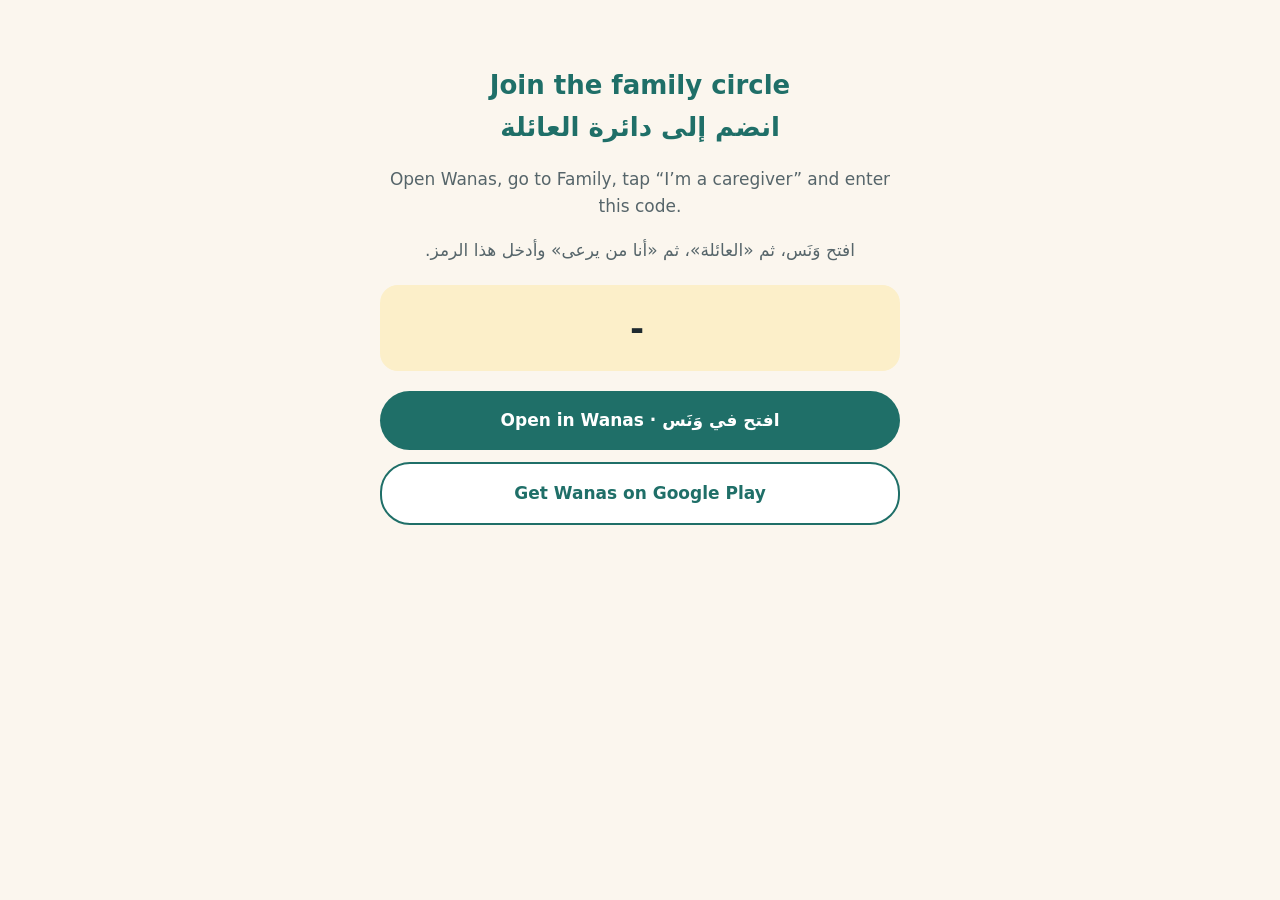
==== wanas/join.html @ 10ac8afa "Wanas: privacy policy and family-circle invite page Co-Authored-By: Claude Opus 5.5 <noreply@anthrop" ====
<!doctype html>
<html lang="en">
<head>
<meta charset="utf-8">
<meta name="viewport" content="width=device-width, initial-scale=1">
<title>Join a Wanas family circle</title>
<style>
  :root { --ink:#1E2A2F; --teal:#1F6F68; --bg:#FBF6EE; --mute:#56656A; --sun:#FCEFC9; }
  body { margin:0; background:var(--bg); color:var(--ink); font:17px/1.6 system-ui, "Segoe UI", Tahoma, sans-serif; text-align:center; }
  main { max-width:520px; margin:0 auto; padding:48px 16px; }
  h1 { color:var(--teal); font-size:26px; }
  .code { font-size:34px; font-weight:800; letter-spacing:6px; background:var(--sun); border-radius:18px; padding:16px; margin:20px 0; direction:ltr; }
  a.btn { display:block; background:var(--teal); color:#fff; text-decoration:none; padding:16px; border-radius:30px; font-weight:700; margin:12px 0; }
  a.alt { background:#fff; color:var(--teal); border:2px solid var(--teal); }
  p { color:var(--mute); }
</style>
</head>
<body>
<main>
  <h1>Join the family circle<br><span dir="rtl">انضم إلى دائرة العائلة</span></h1>
  <p>Open Wanas, go to Family, tap “I’m a caregiver” and enter this code.</p>
  <p dir="rtl">افتح وَنَس، ثم «العائلة»، ثم «أنا من يرعى» وأدخل هذا الرمز.</p>
  <div class="code" id="code">-</div>
  <a class="btn" id="open" href="#">Open in Wanas · افتح في وَنَس</a>
  <a class="btn alt" href="https://play.google.com/store/apps/details?id=com.otaqi.wanas">Get Wanas on Google Play</a>
</main>
<script>
  var c = (new URLSearchParams(location.search).get('c') || '').toUpperCase().replace(/[^A-Z0-9]/g, '').slice(0, 12);
  document.getElementById('code').textContent = c ? (c.length === 8 ? c.slice(0, 4) + ' ' + c.slice(4) : c) : '-';
  document.getElementById('open').href = 'wanas://join?c=' + encodeURIComponent(c);
</script>
</body>
</html>
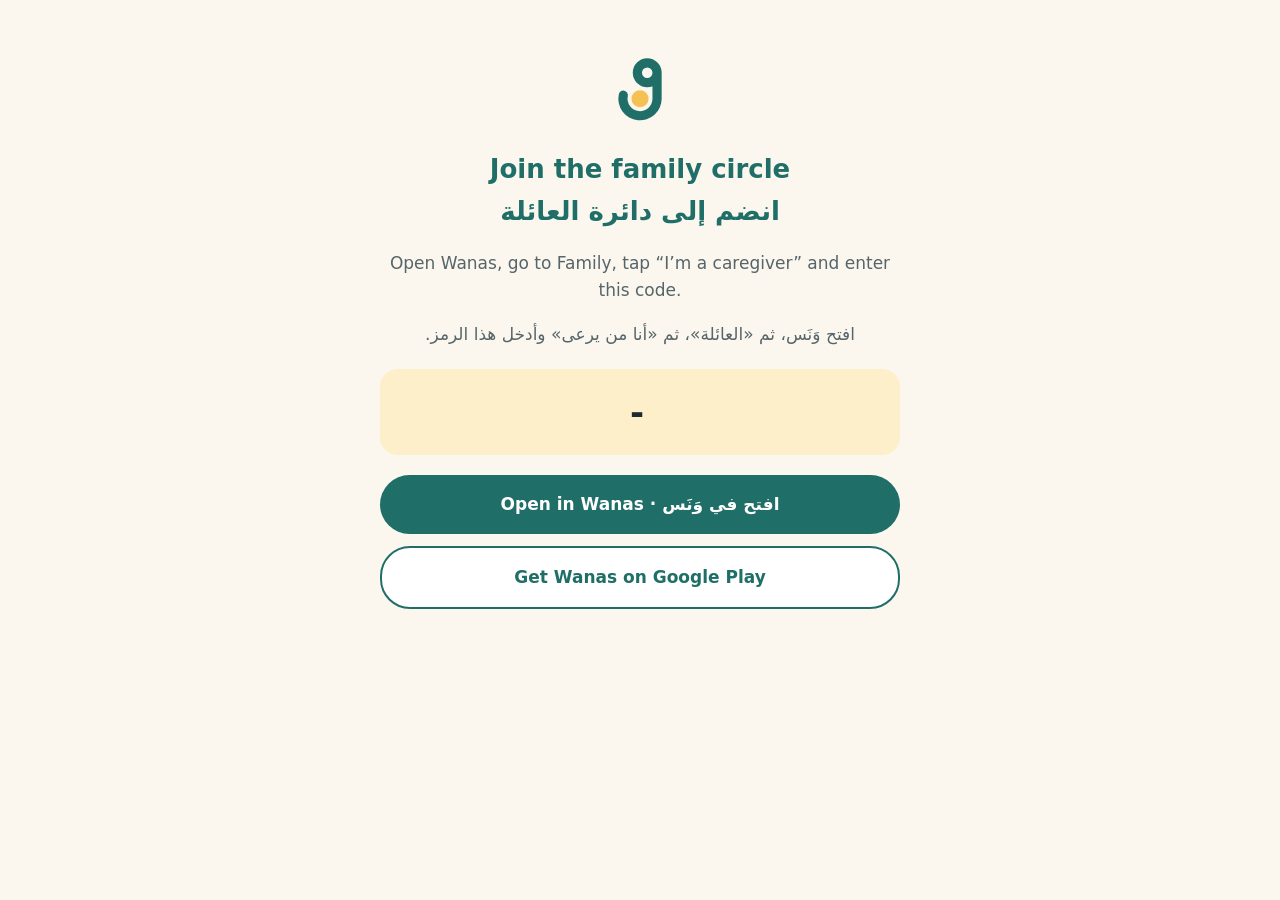
==== commit 305a7abe: "wanas: waw logo and favicon on the join and privacy pages Co-Authored-By: Claude Opus 5.5 <noreply@a" ====
--- a/wanas/join.html
+++ b/wanas/join.html
@@ -4,6 +4,7 @@
 <meta charset="utf-8">
 <meta name="viewport" content="width=device-width, initial-scale=1">
 <title>Join a Wanas family circle</title>
+<link rel="icon" href="data:image/svg+xml,%3Csvg%20xmlns%3D%22http%3A//www.w3.org/2000/svg%22%20viewBox%3D%220%200%20256%20256%22%20width%3D%22256%22%20height%3D%22256%22%20role%3D%22img%22%3E%3Ctitle%3EWanas%3C/title%3E%3Cpath%20fill%3D%22%231F6F68%22%20d%3D%22M192%2075.5%20A42%2042%200%201%201%20108%2075.5%20A42%2042%200%201%201%20192%2075.5%20Z%20M168%2075.5%20A18%2018%200%201%200%20132%2075.5%20A18%2018%200%201%200%20168%2075.5%20Z%20M192%2075.5%20V154.5%20A64%2064%200%201%201%2065.4%20141.19%20A12%2012%200%200%201%2088.87%20146.18%20A40%2040%200%201%200%20168%20154.5%20V75.5%20Z%22/%3E%3Cpath%20fill%3D%22%23F4C152%22%20d%3D%22M154%20154.5%20A26%2026%200%201%201%20102%20154.5%20A26%2026%200%201%201%20154%20154.5%20Z%22/%3E%3C/svg%3E">
 <style>
   :root { --ink:#1E2A2F; --teal:#1F6F68; --bg:#FBF6EE; --mute:#56656A; --sun:#FCEFC9; }
   body { margin:0; background:var(--bg); color:var(--ink); font:17px/1.6 system-ui, "Segoe UI", Tahoma, sans-serif; text-align:center; }
@@ -13,10 +14,12 @@
   a.btn { display:block; background:var(--teal); color:#fff; text-decoration:none; padding:16px; border-radius:30px; font-weight:700; margin:12px 0; }
   a.alt { background:#fff; color:var(--teal); border:2px solid var(--teal); }
   p { color:var(--mute); }
+  .mark { display:block; margin:0 auto 4px; }
 </style>
 </head>
 <body>
 <main>
+  <svg xmlns="http://www.w3.org/2000/svg" viewBox="0 0 256 256" width="84" height="84" class="mark" aria-hidden="true" role="img"><title>Wanas</title><path fill="#1F6F68" d="M194 75.5 A44 44 0 1 1 106 75.5 A44 44 0 1 1 194 75.5 Z M166 75.5 A16 16 0 1 0 134 75.5 A16 16 0 1 0 166 75.5 Z M194 75.5 V154.5 A66 66 0 1 1 63.44 140.78 A14 14 0 0 1 90.83 146.6 A38 38 0 1 0 166 154.5 V75.5 Z"/><path fill="#F4C152" d="M154 154.5 A26 26 0 1 1 102 154.5 A26 26 0 1 1 154 154.5 Z"/></svg>
   <h1>Join the family circle<br><span dir="rtl">انضم إلى دائرة العائلة</span></h1>
   <p>Open Wanas, go to Family, tap “I’m a caregiver” and enter this code.</p>
   <p dir="rtl">افتح وَنَس، ثم «العائلة»، ثم «أنا من يرعى» وأدخل هذا الرمز.</p>
